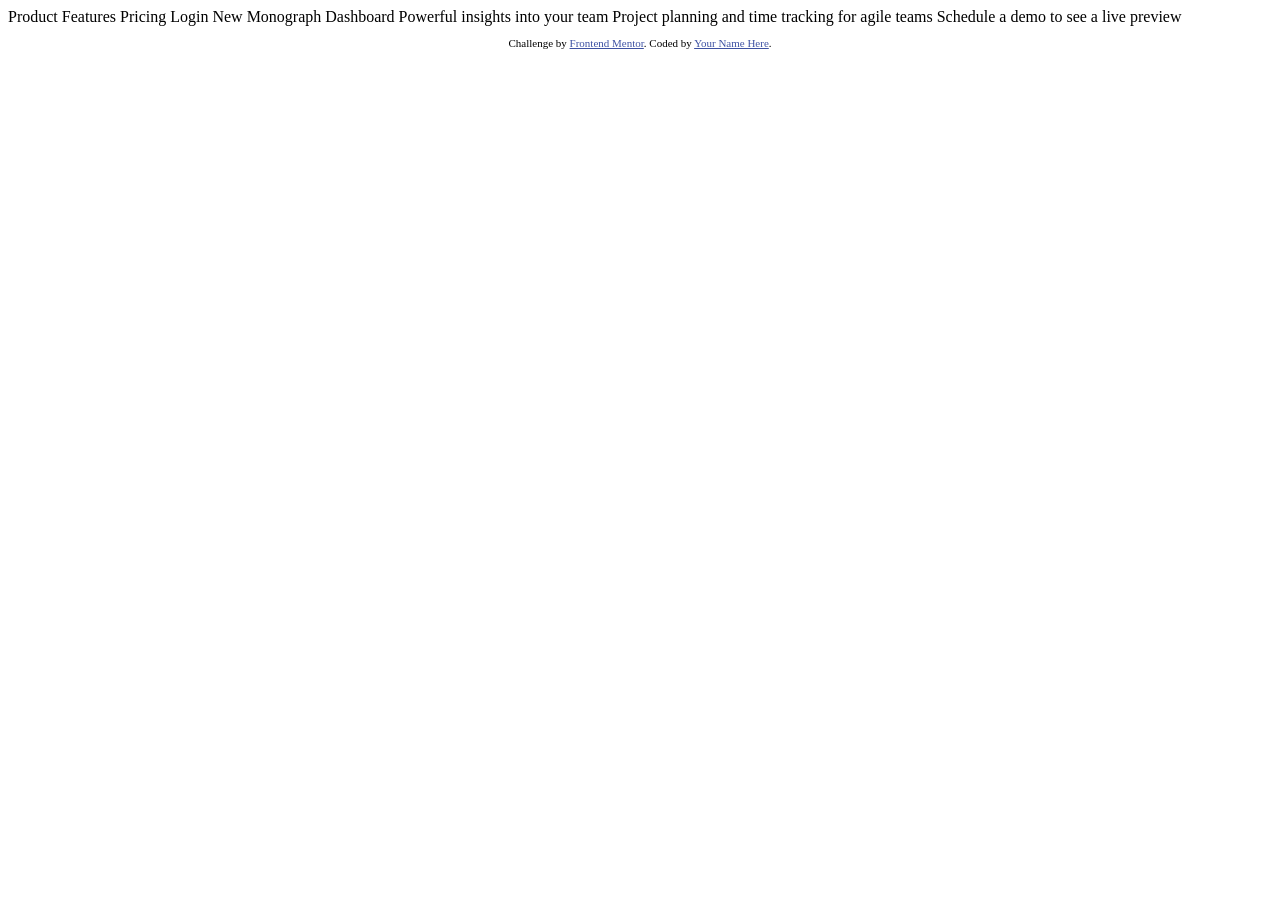
==== index.html @ c4a6e1b6 "Repository initialized" ====
<!DOCTYPE html>
<html lang="en">
<head>
  <meta charset="UTF-8">
  <meta name="viewport" content="width=device-width, initial-scale=1.0"> <!-- displays site properly based on user's device -->

  <link rel="icon" type="image/png" sizes="32x32" href="./images/favicon-32x32.png">
  
  <title>Frontend Mentor | Project tracking intro component</title>

  <!-- Feel free to remove these styles or customise in your own stylesheet 👍 -->
  <style>
    .attribution { font-size: 11px; text-align: center; }
    .attribution a { color: hsl(228, 45%, 44%); }
  </style>
</head>
<body>
  Product
  Features
  Pricing
  Login

  New
  Monograph Dashboard

  Powerful insights into your team
  Project planning and time tracking for agile teams

  Schedule a demo
  to see a live preview
  
  <footer>
    <p class="attribution">
      Challenge by <a href="https://www.frontendmentor.io?ref=challenge" target="_blank">Frontend Mentor</a>. 
      Coded by <a href="#">Your Name Here</a>.
    </p>
  </footer>
</body>
</html>
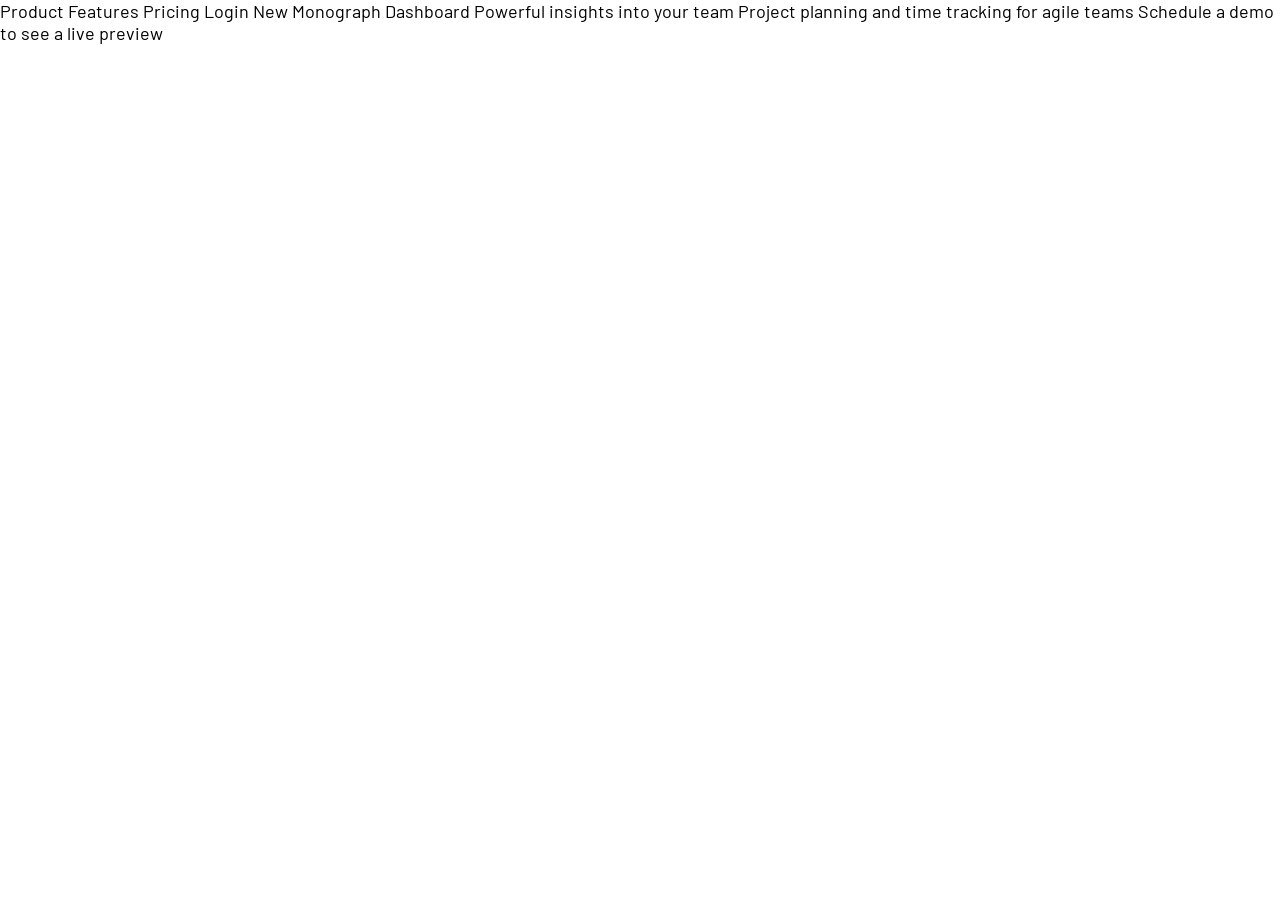
==== commit d22ef20b: "Base styles created" ====
--- a/index.html
+++ b/index.html
@@ -1,19 +1,19 @@
 <!DOCTYPE html>
 <html lang="en">
+
 <head>
   <meta charset="UTF-8">
-  <meta name="viewport" content="width=device-width, initial-scale=1.0"> <!-- displays site properly based on user's device -->
+  <meta name="viewport" content="width=device-width, initial-scale=1.0">
+  <link rel="icon" type="image/png" sizes="32x32" href="./images/favicon-32x32.png">
+  <link rel="preconnect" href="https://fonts.googleapis.com">
+  <link rel="preconnect" href="https://fonts.gstatic.com" crossorigin>
+  <link href="https://fonts.googleapis.com/css2?family=Barlow&family=Barlow+Condensed:wght@400;700&display=swap"
+    rel="stylesheet">
+  <link rel="stylesheet" type="text/css" href="./styles.css" />
+  <title>Luis Polanco | Project tracking intro component</title>
 
-  <link rel="icon" type="image/png" sizes="32x32" href="./images/favicon-32x32.png">
-  
-  <title>Frontend Mentor | Project tracking intro component</title>
+</head>
 
-  <!-- Feel free to remove these styles or customise in your own stylesheet 👍 -->
-  <style>
-    .attribution { font-size: 11px; text-align: center; }
-    .attribution a { color: hsl(228, 45%, 44%); }
-  </style>
-</head>
 <body>
   Product
   Features
@@ -28,12 +28,7 @@
 
   Schedule a demo
   to see a live preview
-  
-  <footer>
-    <p class="attribution">
-      Challenge by <a href="https://www.frontendmentor.io?ref=challenge" target="_blank">Frontend Mentor</a>. 
-      Coded by <a href="#">Your Name Here</a>.
-    </p>
-  </footer>
+
 </body>
+
 </html>
--- a/styles.css
+++ b/styles.css
@@ -0,0 +1,37 @@
+:root {
+
+    /* Primary colors */
+    --red: hsl(0, 100%, 68%);
+
+    /* Neutral colors */
+    --very-dark-blue: hsl(230, 29%, 20%);
+    --dark-grayish-blue: hsl(230, 11%, 40%);
+    --grayish-bue: hsl(231, 7%, 65%);
+    --light-grayish-blue: hsl(207, 33%, 95%);
+
+    /* Body's font */
+    --barlow: 'Barlow', sans-serif;
+
+    /* Headings, navigation and call's font */
+    --barlow-condensed: 'Barlow Condensed', sans-serif;
+
+    --regular: 400;
+    --bold: 700;
+}
+
+
+* {
+    margin: 0;
+    padding: 0;
+    box-sizing: border-box;
+}
+
+html {
+    font-size: 18px;
+    font-family: var(--barlow);
+}
+
+body {
+    width: 100%;
+    min-height: 100vh;
+}
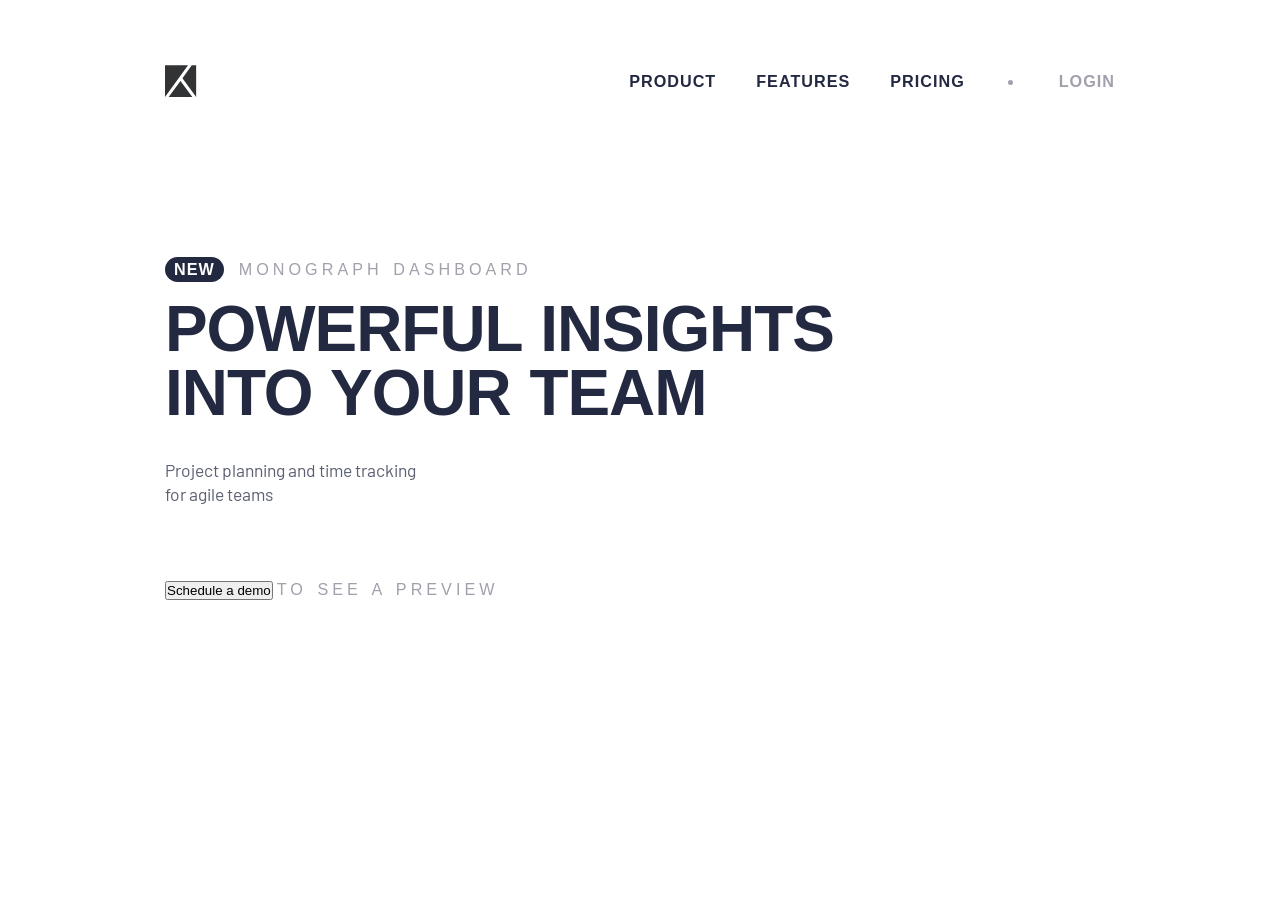
==== commit b07dc984: "Text part of the site finished" ====
--- a/index.html
+++ b/index.html
@@ -15,20 +15,45 @@
 </head>
 
 <body>
-  Product
-  Features
-  Pricing
-  Login
 
-  New
-  Monograph Dashboard
+  <header>
+    <img src="./images/logo.svg" alt="" />
+    <nav>
+      <ul>
+        <li><a href="#">Product</a></li>
+        <li><a href="#">Features</a></li>
+        <li><a href="#">Pricing</a></li>
+        <li><a href="#">Login</a></li>
+      </ul>
+    </nav>
+  </header>
+  
+  
+  <main>
+    
+    <div id="main-text">
 
-  Powerful insights into your team
-  Project planning and time tracking for agile teams
+      <div id="new">
+        <div>New</div>
+        <span>Monograph Dashboard</span>
+      </div>
 
-  Schedule a demo
-  to see a live preview
+      <h1>Powerful insights<br />into your team</h1>
 
+      <p>Project planning and time tracking<br/>for agile teams</p>
+
+      <button>Schedule a demo</button> <span>to see a preview</span>
+
+    </div>
+
+    <div id="main-image">
+      <!-- <img src="./images/illustration-devices.svg" alt="Multiple devices" /> -->
+    </div>
+
+  </main>
+  
+  
+  
 </body>
 
 </html>
--- a/styles.css
+++ b/styles.css
@@ -6,7 +6,7 @@
     /* Neutral colors */
     --very-dark-blue: hsl(230, 29%, 20%);
     --dark-grayish-blue: hsl(230, 11%, 40%);
-    --grayish-bue: hsl(231, 7%, 65%);
+    --grayish-blue: hsl(231, 7%, 65%);
     --light-grayish-blue: hsl(207, 33%, 95%);
 
     /* Body's font */
@@ -34,4 +34,106 @@
 body {
     width: 100%;
     min-height: 100vh;
+}
+
+header {
+    padding: 65px 165px 160px 165px;
+    display: flex;
+    align-items: center;
+    justify-content: space-between;
+}
+
+
+header ul {
+    display: flex;
+    align-items: center;
+    justify-content: space-between;
+}
+
+header ul li {
+    list-style-type: none;
+    margin-right: 40px;
+    font-size: 0.9rem;
+}
+
+header ul li:last-child {
+    list-style-type:disc;
+    margin-right: 0;
+    padding-left: 34px;
+    margin-left: 20px;
+    color: var(--grayish-blue);
+}
+
+header ul li a {
+    text-decoration: none;
+    color: var(--very-dark-blue);
+    font-family: var(--barlow-condensed);
+    font-weight: var(--bold);
+    text-transform: uppercase;
+    letter-spacing: 1px;
+}
+
+header ul li a:hover {
+    text-decoration: underline;
+}
+
+header ul li:last-child a {
+    color: var(--grayish-blue);
+}
+
+main {
+    display: flex;
+    padding-left: 165px;
+}
+
+#new {
+    display: flex;
+    align-items: center;
+    margin-bottom: 16px;
+}
+
+#new div {
+    display: flex;
+    align-items: center;
+    text-align: center;
+    font-family: var(--barlow-condensed);
+    font-weight: var(--bold);
+    text-transform: uppercase;
+    color: #fff;
+    background-color: var(--very-dark-blue);
+    letter-spacing: 1px;
+    font-size: 0.9rem;
+    border-radius: 30px;
+    padding: 3px 9px;
+    margin-right: 15px;
+}
+
+span {
+    text-align: center;
+    text-transform: uppercase;
+    font-family: var(--barlow-condensed);
+    letter-spacing: 4px;
+    color: var(--grayish-blue);
+    font-weight: var(--regular);
+    font-size: 0.9rem;
+    word-spacing: 2px;
+}
+
+h1 {
+    font-family: var(--barlow-condensed);
+    font-weight: var(--bold);
+    font-size: 3.55rem;
+    text-transform: uppercase;
+    color: var(--very-dark-blue);
+    letter-spacing: -1px;
+    line-height: 1;
+    margin-bottom: 32px;
+    word-spacing: 2px;
+}
+
+p {
+    color: var(--dark-grayish-blue);
+    line-height: 1.4;
+    font-size: 0.97rem;
+    margin-bottom: 70px; /* 70px */
 }
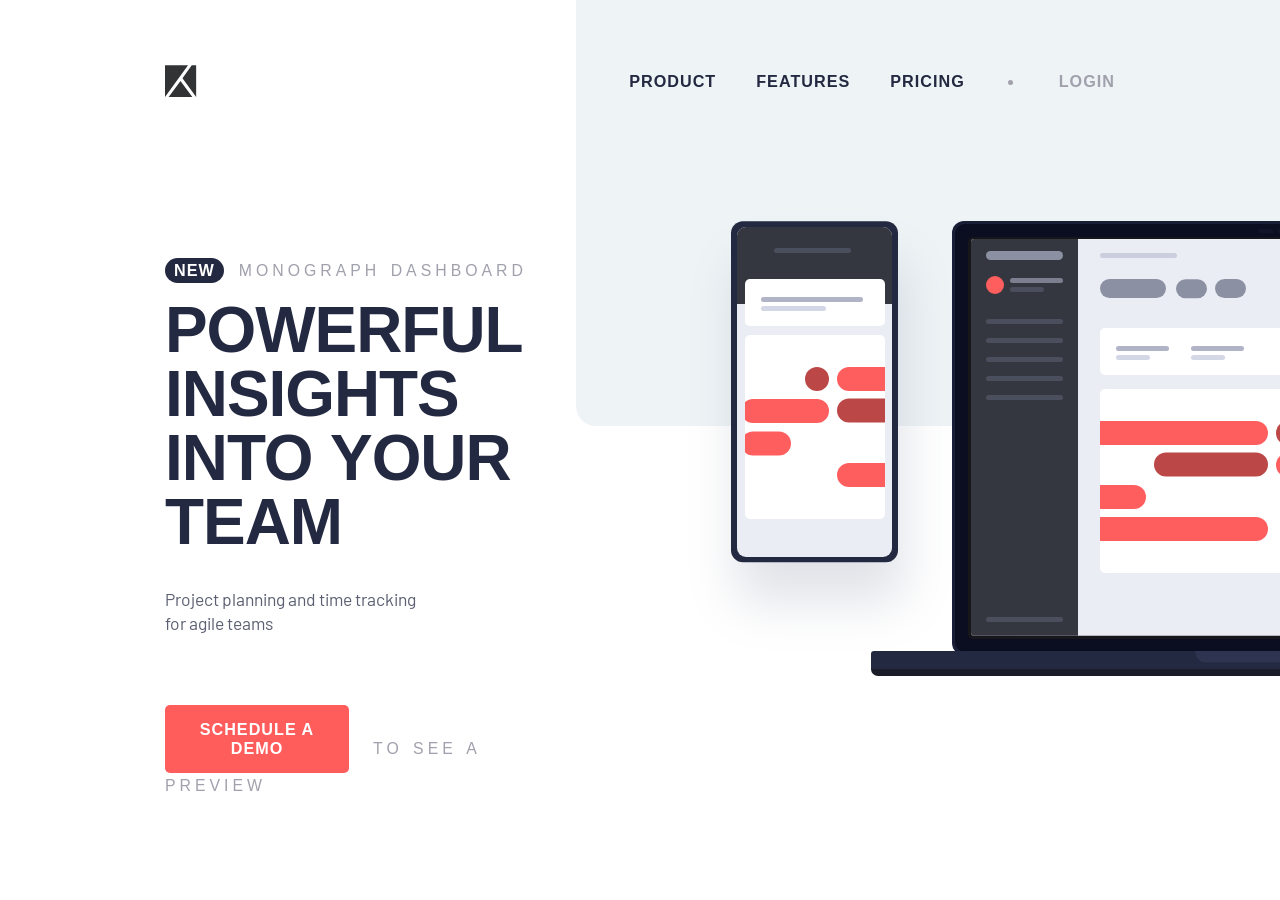
==== commit f0749880: "Main design finished" ====
--- a/index.html
+++ b/index.html
@@ -42,16 +42,16 @@
 
       <p>Project planning and time tracking<br/>for agile teams</p>
 
-      <button>Schedule a demo</button> <span>to see a preview</span>
+      <button id="demo">Schedule a demo</button> <span>to see a preview</span>
 
     </div>
 
     <div id="main-image">
-      <!-- <img src="./images/illustration-devices.svg" alt="Multiple devices" /> -->
+      <img src="./images/illustration-devices.svg" alt="Multiple devices" />
     </div>
 
   </main>
-  
+  <div id="bg-blue"></div>
   
   
 </body>
--- a/styles.css
+++ b/styles.css
@@ -37,7 +37,7 @@
 }
 
 header {
-    padding: 65px 165px 160px 165px;
+    padding: 65px 165px 115px 165px;
     display: flex;
     align-items: center;
     justify-content: space-between;
@@ -86,6 +86,11 @@
     padding-left: 165px;
 }
 
+#main-text {
+    margin-top: 46px;
+    flex-basis: 38%;
+}
+
 #new {
     display: flex;
     align-items: center;
@@ -115,7 +120,7 @@
     letter-spacing: 4px;
     color: var(--grayish-blue);
     font-weight: var(--regular);
-    font-size: 0.9rem;
+    font-size: 0.88rem;
     word-spacing: 2px;
 }
 
@@ -135,5 +140,49 @@
     color: var(--dark-grayish-blue);
     line-height: 1.4;
     font-size: 0.97rem;
-    margin-bottom: 70px; /* 70px */
+    margin-bottom: 70px;
+}
+
+#demo {
+    width: 184px;
+    text-align: center;
+    font-family: var(--barlow-condensed);
+    font-weight: var(--bold);
+    text-transform: uppercase;
+    background-color: var(--red);
+    color: #fff;
+    letter-spacing: 1px;
+    font-size: 0.9rem;
+    padding: 15px;
+    margin-right: 20px;
+    border: none;
+    border-radius: 5px;
+    outline: none;
+    cursor: pointer;
+    transition: 300ms ease-in;
+}
+
+#demo:hover {
+    opacity: 0.8;
+}
+
+#main-image {
+    overflow: hidden;
+    flex-basis: 62%;
+}
+
+#main-image img {
+    position: relative;
+    left: 98px;
+}
+
+#bg-blue {
+    position: absolute;
+    width: 704px;
+    height: 426px;
+    background-color: var(--light-grayish-blue);
+    border-bottom-left-radius: 20px;
+    top: 0;
+    right: 0;
+    z-index: -1;
 }
